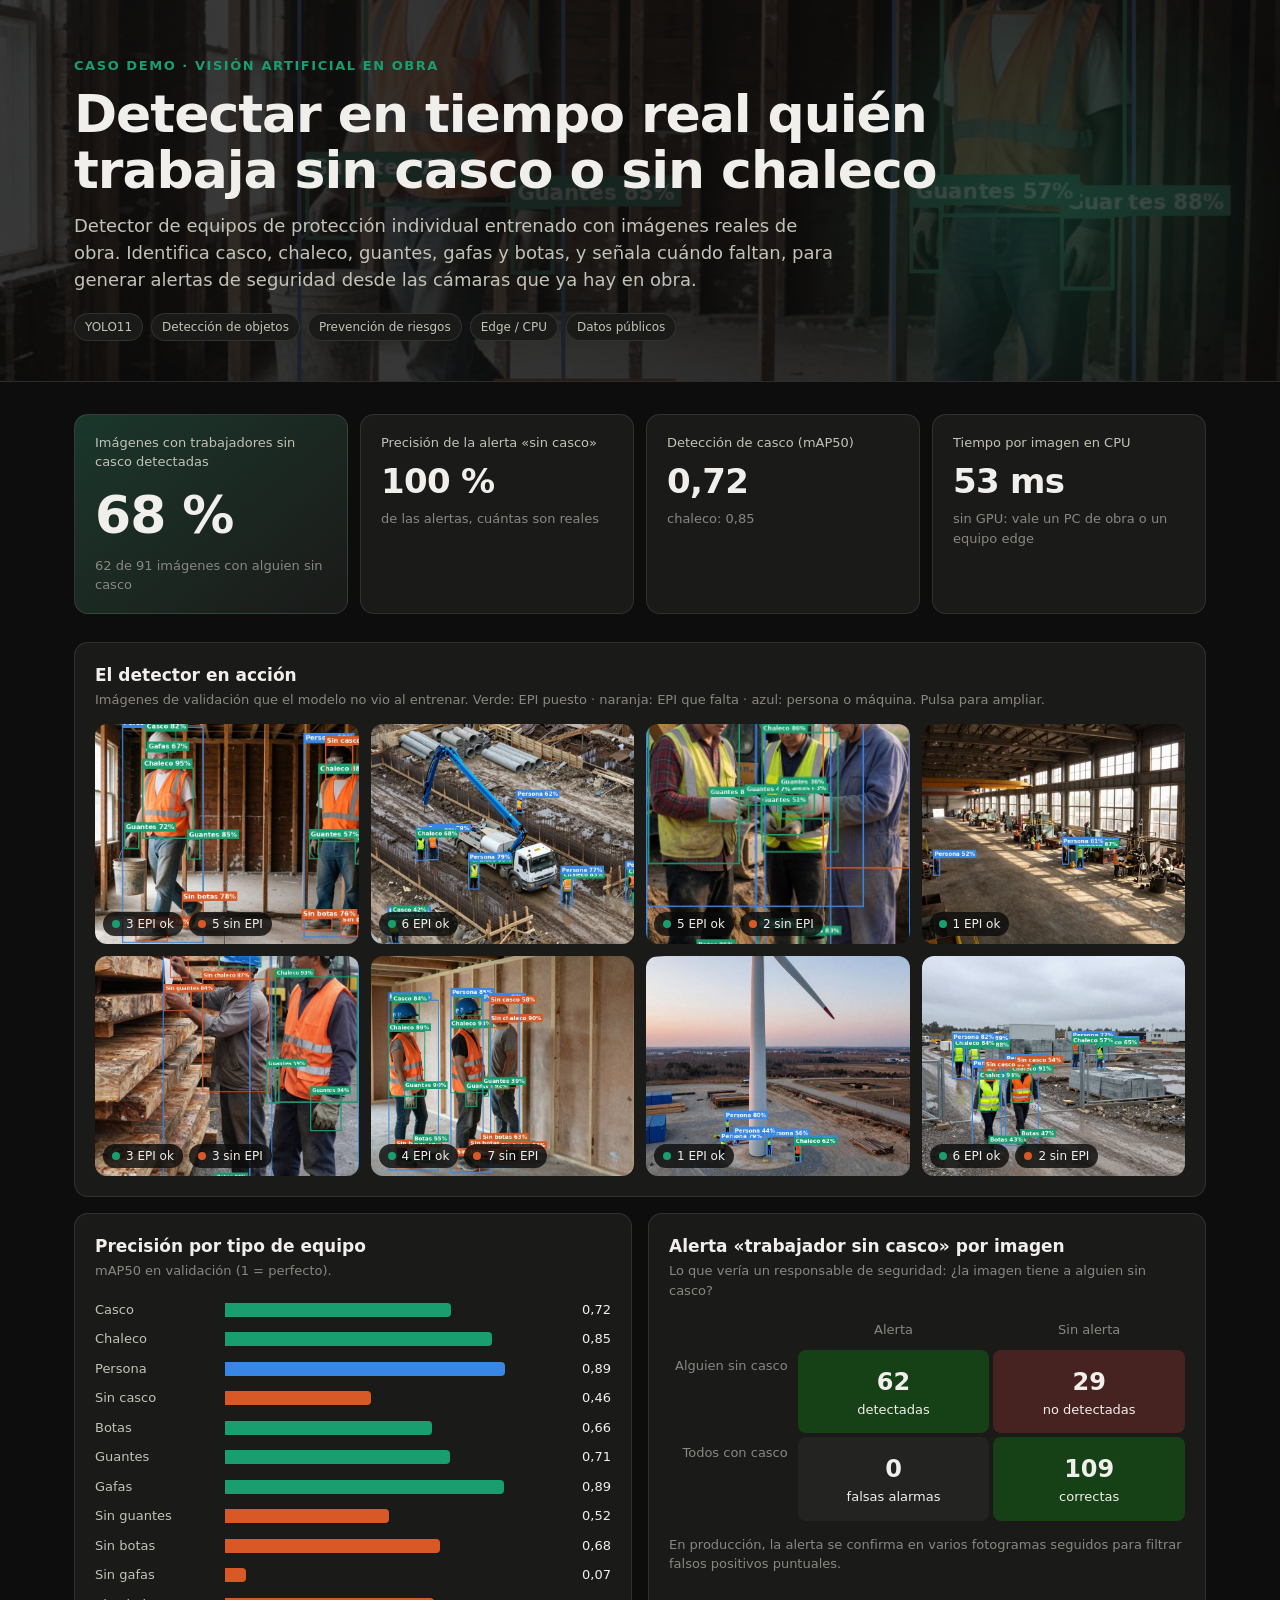
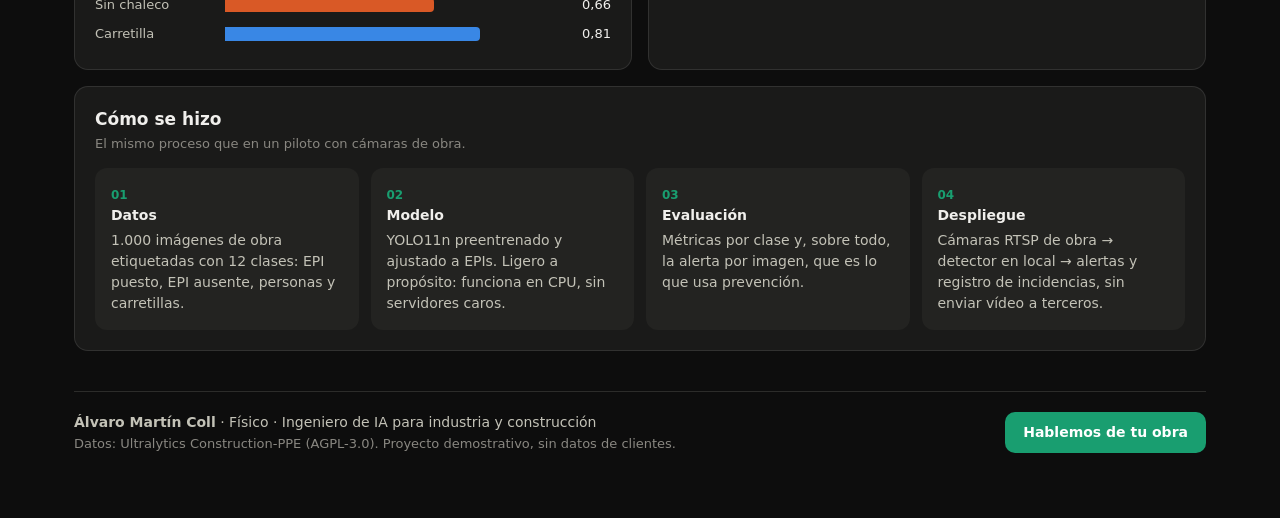
==== docs/index.html @ f4b5d7c6 "Detector de EPIs en obra con YOLO11n: entrenamiento, evaluación, ejemplos y dashboard" ====
<!DOCTYPE html>
<html lang="es">
<head>
<meta charset="utf-8">
<meta name="viewport" content="width=device-width, initial-scale=1">
<title>Visión artificial: EPIs en obra · Álvaro Martín Coll</title>
<style>:root {
  color-scheme: dark;
  --page: #0d0d0d;
  --surface: #1a1a19;
  --surface-2: #232321;
  --text-1: #f0efec;
  --text-2: #c3c2b7;
  --text-3: #898781;
  --grid: #2c2c2a;
  --axis: #383835;
  --ring: rgba(255,255,255,0.10);
  --s1: #3987e5;  /* blue */
  --s2: #d95926;  /* orange */
  --s3: #199e70;  /* aqua */
  --good: #0ca30c;
  --warn: #fab219;
  --crit: #d03b3b;
  --accent: var(--s1);
  font-family: system-ui, -apple-system, "Segoe UI", sans-serif;
}
* { box-sizing: border-box; }
body { margin: 0; background: var(--page); color: var(--text-1); line-height: 1.5; }
a { color: var(--accent); }
.wrap { max-width: 1180px; margin: 0 auto; padding: 0 24px 64px; }

/* Hero */
.hero { position: relative; overflow: hidden; padding: 56px 0 40px; border-bottom: 1px solid var(--grid); margin-bottom: 32px; }
.hero::before { content: ""; position: absolute; inset: -40% -10% auto auto; width: 720px; height: 720px;
  background: radial-gradient(closest-side, color-mix(in srgb, var(--accent) 22%, transparent), transparent 70%);
  pointer-events: none; }
.hero canvas { position: absolute; inset: 0; width: 100%; height: 100%; opacity: .55; pointer-events: none; }
.hero .wrap { position: relative; padding-bottom: 0; }
.eyebrow { font-size: 13px; letter-spacing: .12em; text-transform: uppercase; color: var(--accent); font-weight: 600; }
h1 { font-size: clamp(32px, 5vw, 52px); line-height: 1.08; margin: 10px 0 14px; letter-spacing: -.02em; max-width: 900px; }
.lede { font-size: 18px; color: var(--text-2); max-width: 760px; margin: 0; }
.tags { display: flex; flex-wrap: wrap; gap: 8px; margin-top: 20px; }
.tag { font-size: 12px; padding: 4px 10px; border-radius: 999px; border: 1px solid var(--ring); color: var(--text-2); background: var(--surface); }

/* KPI tiles */
.kpis { display: grid; grid-template-columns: repeat(auto-fit, minmax(200px, 1fr)); gap: 12px; margin: 0 0 28px; }
.kpi { background: var(--surface); border: 1px solid var(--ring); border-radius: 14px; padding: 18px 20px; }
.kpi .l { font-size: 13px; color: var(--text-2); }
.kpi .v { font-size: 34px; font-weight: 650; letter-spacing: -.02em; margin-top: 4px; }
.kpi .d { font-size: 13px; color: var(--text-3); margin-top: 2px; }
.kpi.hero-kpi { background: linear-gradient(140deg, color-mix(in srgb, var(--accent) 22%, var(--surface)), var(--surface)); }
.kpi.hero-kpi .v { font-size: 52px; }

/* Cards */
.grid { display: grid; grid-template-columns: repeat(12, 1fr); gap: 16px; }
.card { background: var(--surface); border: 1px solid var(--ring); border-radius: 14px; padding: 20px; grid-column: span 12; min-width: 0; }
.span-6 { grid-column: span 6; } .span-4 { grid-column: span 4; } .span-8 { grid-column: span 8; }
@media (max-width: 860px) { .span-6, .span-4, .span-8 { grid-column: span 12; } }
.card h2 { font-size: 17px; margin: 0 0 2px; }
.card .sub { font-size: 13px; color: var(--text-3); margin: 0 0 14px; }
.legend { display: flex; flex-wrap: wrap; gap: 14px; font-size: 13px; color: var(--text-2); margin: -4px 0 8px; }
.legend i { display: inline-block; width: 14px; height: 3px; border-radius: 2px; margin-right: 6px; vertical-align: middle; }
.controls { display: flex; flex-wrap: wrap; gap: 8px; margin-bottom: 10px; }
.chip { font: inherit; font-size: 13px; padding: 5px 12px; border-radius: 999px; border: 1px solid var(--ring);
  background: var(--surface-2); color: var(--text-2); cursor: pointer; }
.chip[aria-pressed="true"] { background: var(--accent); border-color: var(--accent); color: #fff; }

/* Story / method */
.steps { counter-reset: s; display: grid; grid-template-columns: repeat(auto-fit, minmax(220px, 1fr)); gap: 12px; }
.step { background: var(--surface-2); border-radius: 12px; padding: 16px; font-size: 14px; color: var(--text-2); }
.step b { display: block; color: var(--text-1); margin-bottom: 4px; }
.step::before { counter-increment: s; content: counter(s, decimal-leading-zero); font-size: 12px; color: var(--accent); font-weight: 700; }
.note { font-size: 13px; color: var(--text-3); }
table { width: 100%; border-collapse: collapse; font-size: 14px; }
th, td { text-align: left; padding: 8px 10px; border-bottom: 1px solid var(--grid); }
th { color: var(--text-3); font-weight: 500; font-size: 12px; text-transform: uppercase; letter-spacing: .06em; }
td.num { font-variant-numeric: tabular-nums; text-align: right; }
.footer { margin-top: 40px; padding-top: 20px; border-top: 1px solid var(--grid); display: flex; flex-wrap: wrap;
  gap: 12px 24px; justify-content: space-between; font-size: 14px; color: var(--text-2); }
.cta { display: inline-block; background: var(--accent); color: #fff; text-decoration: none; padding: 10px 18px;
  border-radius: 10px; font-weight: 600; }

/* Viz */
.viz-tick { fill: var(--text-3); font-size: 11px; font-variant-numeric: tabular-nums; }
.viz-label { fill: var(--text-3); font-size: 12px; }
.viz-tip { position: fixed; z-index: 10; pointer-events: none; opacity: 0; transition: opacity .1s;
  background: #0b0b0b; border: 1px solid var(--ring); border-radius: 8px; padding: 8px 10px; font-size: 12px;
  color: var(--text-1); box-shadow: 0 6px 24px rgba(0,0,0,.5); }
.viz-tip i { display: inline-block; width: 8px; height: 8px; border-radius: 50%; margin-right: 6px; }
.viz-bar { display: grid; grid-template-columns: 120px 1fr 96px; align-items: center; gap: 10px; padding: 5px 0; font-size: 13px; }
.viz-bar-l { color: var(--text-2); }
.viz-bar-t { height: 14px; }
.viz-bar-f { display: block; height: 100%; border-radius: 0 4px 4px 0; }
.viz-bar-v { color: var(--text-1); font-variant-numeric: tabular-nums; text-align: right; }
.cm { display: grid; grid-template-columns: auto 1fr 1fr; gap: 4px; font-size: 13px; }
.cm div { padding: 14px; border-radius: 8px; text-align: center; background: var(--surface-2); }
.cm .h { background: none; color: var(--text-3); padding: 6px; }
.cm .ok { background: color-mix(in srgb, var(--good) 28%, var(--surface)); }
.cm .bad { background: color-mix(in srgb, var(--crit) 24%, var(--surface)); }
.cm b { display: block; font-size: 24px; }
.reveal { opacity: 0; transform: translateY(14px); transition: opacity .6s, transform .6s; }
.reveal.in { opacity: 1; transform: none; }
</style>
<style>
:root { --accent: #199e70; }
.gallery { display: grid; grid-template-columns: repeat(auto-fill, minmax(260px, 1fr)); gap: 12px; }
.shot { position: relative; border-radius: 12px; overflow: hidden; background: var(--surface-2); cursor: zoom-in; }
.shot img { width: 100%; height: 220px; object-fit: cover; display: block; transition: transform .4s; }
.shot:hover img { transform: scale(1.04); }
.shot .cap { position: absolute; left: 8px; bottom: 8px; display: flex; gap: 6px; }
.pill { font-size: 12px; padding: 3px 9px; border-radius: 999px; background: rgba(11,11,11,.8); color: var(--text-1); display: inline-flex; align-items: center; gap: 6px; }
.pill i { width: 8px; height: 8px; border-radius: 50%; display: inline-block; }
.lightbox { position: fixed; inset: 0; background: rgba(0,0,0,.9); display: none; align-items: center; justify-content: center; z-index: 20; cursor: zoom-out; }
.lightbox img { max-width: 94vw; max-height: 90vh; border-radius: 8px; }
.lightbox.on { display: flex; }
.hero-img { position: absolute; inset: 0; background-size: cover; background-position: center; opacity: .18; filter: saturate(.6); }
</style>
</head>
<body>
<header class="hero">
  <div class="hero-img" id="heroimg"></div>
  <div class="wrap">
    <div class="eyebrow">Caso demo · Visión artificial en obra</div>
    <h1>Detectar en tiempo real quién trabaja sin casco o sin chaleco</h1>
    <p class="lede">Detector de equipos de protección individual entrenado con imágenes reales de obra. Identifica casco, chaleco, guantes, gafas y botas,
      y señala cuándo faltan, para generar alertas de seguridad desde las cámaras que ya hay en obra.</p>
    <div class="tags"><span class="tag">YOLO11</span><span class="tag">Detección de objetos</span><span class="tag">Prevención de riesgos</span><span class="tag">Edge / CPU</span><span class="tag">Datos públicos</span></div>
  </div>
</header>
<main class="wrap">
  <section class="kpis reveal">
    <div class="kpi hero-kpi"><div class="l">Imágenes con trabajadores sin casco detectadas</div><div class="v" id="k-rec"></div><div class="d" id="k-rec-d"></div></div>
    <div class="kpi"><div class="l">Precisión de la alerta «sin casco»</div><div class="v" id="k-prec"></div><div class="d">de las alertas, cuántas son reales</div></div>
    <div class="kpi"><div class="l">Detección de casco (mAP50)</div><div class="v" id="k-helmet"></div><div class="d" id="k-vest"></div></div>
    <div class="kpi"><div class="l">Tiempo por imagen en CPU</div><div class="v" id="k-ms"></div><div class="d">sin GPU: vale un PC de obra o un equipo edge</div></div>
  </section>

  <section class="grid">
    <div class="card reveal">
      <h2>El detector en acción</h2>
      <p class="sub">Imágenes de validación que el modelo no vio al entrenar. Verde: EPI puesto · naranja: EPI que falta · azul: persona o máquina. Pulsa para ampliar.</p>
      <div class="gallery" id="gal"></div>
    </div>

    <div class="card span-6 reveal">
      <h2>Precisión por tipo de equipo</h2>
      <p class="sub">mAP50 en validación (1 = perfecto).</p>
      <div id="cls"></div>
    </div>
    <div class="card span-6 reveal">
      <h2>Alerta «trabajador sin casco» por imagen</h2>
      <p class="sub">Lo que vería un responsable de seguridad: ¿la imagen tiene a alguien sin casco?</p>
      <div class="cm" id="cm"></div>
      <p class="note" style="margin-top:14px">En producción, la alerta se confirma en varios fotogramas seguidos para filtrar falsos positivos puntuales.</p>
    </div>

    <div class="card reveal">
      <h2>Cómo se hizo</h2>
      <p class="sub">El mismo proceso que en un piloto con cámaras de obra.</p>
      <div class="steps">
        <div class="step"><b>Datos</b>1.000 imágenes de obra etiquetadas con 12 clases: EPI puesto, EPI ausente, personas y carretillas.</div>
        <div class="step"><b>Modelo</b>YOLO11n preentrenado y ajustado a EPIs. Ligero a propósito: funciona en CPU, sin servidores caros.</div>
        <div class="step"><b>Evaluación</b>Métricas por clase y, sobre todo, la alerta por imagen, que es lo que usa prevención.</div>
        <div class="step"><b>Despliegue</b>Cámaras RTSP de obra → detector en local → alertas y registro de incidencias, sin enviar vídeo a terceros.</div>
      </div>
    </div>
  </section>

  <footer class="footer">
    <div><b>Álvaro Martín Coll</b> · Físico · Ingeniero de IA para industria y construcción<br>
      <span class="note">Datos: Ultralytics Construction-PPE (AGPL-3.0). Proyecto demostrativo, sin datos de clientes.</span></div>
    <div><a class="cta" href="https://www.malt.com/profile/alvaromartincoll">Hablemos de tu obra</a></div>
  </footer>
</main>
<div class="lightbox" id="lb"><img alt=""></div>
<script>/* Minimal SVG chart kit shared by the portfolio dashboards.
   Line (crosshair + tooltip), scatter, horizontal bar. No dependencies. */
(function () {
  const NS = "http://www.w3.org/2000/svg";
  const css = (n) => getComputedStyle(document.documentElement).getPropertyValue(n).trim();
  const el = (tag, attrs = {}, parent) => {
    const e = document.createElementNS(NS, tag);
    for (const k in attrs) e.setAttribute(k, attrs[k]);
    if (parent) parent.appendChild(e);
    return e;
  };
  const nice = (min, max, n = 5) => {
    const span = max - min || 1;
    const step0 = span / n, mag = Math.pow(10, Math.floor(Math.log10(step0)));
    const step = [1, 2, 2.5, 5, 10].map((m) => m * mag).find((s) => span / s <= n) || 10 * mag;
    const lo = Math.floor(min / step) * step, hi = Math.ceil(max / step) * step;
    const ticks = [];
    for (let v = lo; v <= hi + step / 2; v += step) ticks.push(+v.toFixed(10));
    return { lo, hi, ticks };
  };
  const fmt = (v) => {
    const a = Math.abs(v);
    if (a >= 1e6) return (v / 1e6).toFixed(a >= 1e7 ? 0 : 1).replace(/\.0$/, "") + "M";
    if (a >= 1e4) return (v / 1e3).toFixed(0) + "K";
    if (Number.isInteger(v)) return v.toLocaleString("es-ES");
    return v.toLocaleString("es-ES", { maximumFractionDigits: 2 });
  };

  let tip;
  const tooltip = () => {
    if (!tip) { tip = document.createElement("div"); tip.className = "viz-tip"; document.body.appendChild(tip); }
    return tip;
  };
  const showTip = (html, ev) => {
    const t = tooltip(); t.innerHTML = html; t.style.opacity = 1;
    const r = t.getBoundingClientRect();
    let x = ev.clientX + 14, y = ev.clientY + 14;
    if (x + r.width > innerWidth - 8) x = ev.clientX - r.width - 14;
    if (y + r.height > innerHeight - 8) y = ev.clientY - r.height - 14;
    t.style.left = x + "px"; t.style.top = y + "px";
  };
  const hideTip = () => { if (tip) tip.style.opacity = 0; };

  function frame(host, o) {
    host.innerHTML = "";
    const W = host.clientWidth || 600, H = o.height || 300;
    const m = { t: 12, r: o.right || 16, b: o.xLabel ? 44 : 28, l: 52 };
    const svg = el("svg", { viewBox: `0 0 ${W} ${H}`, width: "100%", height: H, role: "img",
                             "aria-label": o.aria || "" }, host);
    return { svg, W, H, m, iw: W - m.l - m.r, ih: H - m.t - m.b };
  }
  function axes(f, xs, ys, o) {
    const g = el("g", {}, f.svg);
    ys.ticks.forEach((v) => {
      const y = f.m.t + f.ih - ((v - ys.lo) / (ys.hi - ys.lo)) * f.ih;
      el("line", { x1: f.m.l, x2: f.m.l + f.iw, y1: y, y2: y, stroke: css("--grid"), "stroke-width": 1 }, g);
      const t = el("text", { x: f.m.l - 8, y: y + 4, "text-anchor": "end", class: "viz-tick" }, g);
      t.textContent = (o.yFmt || fmt)(v);
    });
    xs.ticks.forEach((v) => {
      const x = f.m.l + ((v - xs.lo) / (xs.hi - xs.lo)) * f.iw;
      const t = el("text", { x, y: f.m.t + f.ih + 18, "text-anchor": "middle", class: "viz-tick" }, g);
      t.textContent = (o.xFmt || fmt)(v);
    });
    el("line", { x1: f.m.l, x2: f.m.l + f.iw, y1: f.m.t + f.ih, y2: f.m.t + f.ih, stroke: css("--axis") }, g);
    if (o.xLabel) {
      const t = el("text", { x: f.m.l + f.iw / 2, y: f.H - 6, "text-anchor": "middle", class: "viz-label" }, g);
      t.textContent = o.xLabel;
    }
    if (o.yLabel) {
      const t = el("text", { x: 12, y: f.m.t + f.ih / 2, "text-anchor": "middle", class: "viz-label",
                              transform: `rotate(-90 12 ${f.m.t + f.ih / 2})` }, g);
      t.textContent = o.yLabel;
    }
  }

  /* series: [{name, values, color, dash, fill}] ; x: array of numbers */
  function line(host, o) {
    const f = frame(host, o);
    const all = o.series.flatMap((s) => s.values.filter((v) => v != null));
    const xs = nice(Math.min(...o.x), Math.max(...o.x), o.xTicks || 6);
    xs.lo = Math.min(...o.x); xs.hi = Math.max(...o.x);
    xs.ticks = xs.ticks.filter((v) => v >= xs.lo && v <= xs.hi);
    const ys = nice(o.yMin ?? Math.min(0, ...all), o.yMax ?? Math.max(...all), 5);
    axes(f, xs, ys, o);
    const X = (v) => f.m.l + ((v - xs.lo) / (xs.hi - xs.lo)) * f.iw;
    const Y = (v) => f.m.t + f.ih - ((v - ys.lo) / (ys.hi - ys.lo)) * f.ih;
    if (o.band) { // horizontal band e.g. alert zone
      el("rect", { x: f.m.l, width: f.iw, y: Y(o.band.to), height: Y(o.band.from) - Y(o.band.to),
                   fill: o.band.color, opacity: 0.12 }, f.svg);
      const t = el("text", { x: f.m.l + f.iw - 6, y: Y(o.band.to) + 14, "text-anchor": "end", class: "viz-tick" }, f.svg);
      t.textContent = o.band.label;
    }
    o.series.forEach((s) => {
      let d = "", pen = false;
      s.values.forEach((v, i) => {
        if (v == null) { pen = false; return; }
        d += (pen ? "L" : "M") + X(o.x[i]).toFixed(1) + "," + Y(v).toFixed(1); pen = true;
      });
      if (s.fill) {
        const first = s.values.findIndex((v) => v != null);
        const last = s.values.length - 1 - [...s.values].reverse().findIndex((v) => v != null);
        el("path", { d: d + `L${X(o.x[last])},${Y(ys.lo)}L${X(o.x[first])},${Y(ys.lo)}Z`,
                     fill: s.color, opacity: 0.1 }, f.svg);
      }
      el("path", { d, fill: "none", stroke: s.color, "stroke-width": s.width || 2,
                   "stroke-linejoin": "round", "stroke-linecap": "round",
                   "stroke-dasharray": s.dash || "" }, f.svg);
    });
    // crosshair
    const hair = el("line", { y1: f.m.t, y2: f.m.t + f.ih, stroke: css("--axis"), opacity: 0 }, f.svg);
    const dots = o.series.map((s) => el("circle", { r: 4, fill: s.color, stroke: css("--surface"),
                                                     "stroke-width": 2, opacity: 0 }, f.svg));
    const hit = el("rect", { x: f.m.l, y: f.m.t, width: f.iw, height: f.ih, fill: "transparent" }, f.svg);
    hit.addEventListener("mousemove", (ev) => {
      const r = f.svg.getBoundingClientRect();
      const px = ((ev.clientX - r.left) / r.width) * f.W;
      const xv = xs.lo + ((px - f.m.l) / f.iw) * (xs.hi - xs.lo);
      let i = 0, best = Infinity;
      o.x.forEach((v, k) => { const d = Math.abs(v - xv); if (d < best) { best = d; i = k; } });
      hair.setAttribute("x1", X(o.x[i])); hair.setAttribute("x2", X(o.x[i])); hair.setAttribute("opacity", 1);
      let html = `<b>${(o.xTip || ((v) => (o.xLabel || "x") + " " + fmt(v)))(o.x[i])}</b>`;
      o.series.forEach((s, k) => {
        const v = s.values[i];
        if (v == null) { dots[k].setAttribute("opacity", 0); return; }
        dots[k].setAttribute("cx", X(o.x[i])); dots[k].setAttribute("cy", Y(v)); dots[k].setAttribute("opacity", 1);
        html += `<div><i style="background:${s.color}"></i>${s.name}: <b>${(o.yTip || fmt)(v)}</b></div>`;
      });
      showTip(html, ev);
    });
    hit.addEventListener("mouseleave", () => { hair.setAttribute("opacity", 0); dots.forEach((d) => d.setAttribute("opacity", 0)); hideTip(); });
  }

  /* points: [{x, y, label}] */
  function scatter(host, o) {
    const f = frame(host, o);
    const vx = o.points.map((p) => p.x), vy = o.points.map((p) => p.y);
    const lo = Math.min(0, ...vx, ...vy), hi = Math.max(...vx, ...vy);
    const xs = nice(lo, hi, 5), ys = nice(lo, hi, 5);
    axes(f, xs, ys, o);
    const X = (v) => f.m.l + ((v - xs.lo) / (xs.hi - xs.lo)) * f.iw;
    const Y = (v) => f.m.t + f.ih - ((v - ys.lo) / (ys.hi - ys.lo)) * f.ih;
    if (o.diag) el("line", { x1: X(xs.lo), y1: Y(ys.lo), x2: X(Math.min(xs.hi, ys.hi)), y2: Y(Math.min(xs.hi, ys.hi)),
                             stroke: css("--text-3"), "stroke-width": 1 }, f.svg);
    o.points.forEach((p) => {
      const c = el("circle", { cx: X(p.x), cy: Y(p.y), r: 4.5, fill: p.color || o.color,
                               stroke: css("--surface"), "stroke-width": 2 }, f.svg);
      const h = el("circle", { cx: X(p.x), cy: Y(p.y), r: 10, fill: "transparent" }, f.svg);
      h.addEventListener("mousemove", (ev) => { c.setAttribute("r", 6); showTip(p.tip || `${fmt(p.x)} → ${fmt(p.y)}`, ev); });
      h.addEventListener("mouseleave", () => { c.setAttribute("r", 4.5); hideTip(); });
    });
  }

  /* items: [{label, value}] horizontal bars, value labels at tip */
  function bars(host, o) {
    host.innerHTML = "";
    const max = Math.max(...o.items.map((d) => d.value));
    o.items.forEach((d) => {
      const row = document.createElement("div"); row.className = "viz-bar";
      row.innerHTML = `<span class="viz-bar-l">${d.label}</span>
        <span class="viz-bar-t"><span class="viz-bar-f" style="width:${(100 * d.value) / max}%;background:${d.color || o.color}"></span></span>
        <span class="viz-bar-v">${(o.fmt || fmt)(d.value)}</span>`;
      row.addEventListener("mousemove", (ev) => showTip(`<b>${d.label}</b><div>${(o.fmt || fmt)(d.value)}</div>`, ev));
      row.addEventListener("mouseleave", hideTip);
      host.appendChild(row);
    });
  }

  /* Animate numbers counting up (data-count attr) */
  function countUp(root = document) {
    root.querySelectorAll("[data-count]").forEach((e) => {
      const target = parseFloat(e.dataset.count), dec = +(e.dataset.dec || 0);
      const pre = e.dataset.pre || "", suf = e.dataset.suf || "";
      const t0 = performance.now(), dur = 1200;
      const step = (t) => {
        const k = Math.min(1, (t - t0) / dur), v = target * (1 - Math.pow(1 - k, 3));
        e.textContent = pre + v.toLocaleString("es-ES", { minimumFractionDigits: dec, maximumFractionDigits: dec }) + suf;
        if (k < 1) requestAnimationFrame(step);
      };
      requestAnimationFrame(step);
    });
  }

  window.Viz = { line, scatter, bars, countUp, fmt };
})();
</script>
<script>
const R = {"dataset": "Ultralytics Construction-PPE (800 entrenamiento / 200 validación)", "model": "YOLO11n ajustado (2,6 M parámetros)", "overall": {"map50": 0.659, "map50_95": 0.446, "precision": 0.871, "recall": 0.598}, "per_class": {"helmet": {"es": "Casco", "map50": 0.718, "precision": 0.923, "recall": 0.646}, "gloves": {"es": "Guantes", "map50": 0.712, "precision": 0.822, "recall": 0.648}, "vest": {"es": "Chaleco", "map50": 0.848, "precision": 0.937, "recall": 0.783}, "boots": {"es": "Botas", "map50": 0.657, "precision": 0.814, "recall": 0.592}, "goggles": {"es": "Gafas", "map50": 0.886, "precision": 0.873, "recall": 0.842}, "Person": {"es": "Persona", "map50": 0.888, "precision": 0.923, "recall": 0.824}, "no_helmet": {"es": "Sin casco", "map50": 0.463, "precision": 0.791, "recall": 0.413}, "no_goggle": {"es": "Sin gafas", "map50": 0.066, "precision": 1.0, "recall": 0.0}, "no_gloves": {"es": "Sin guantes", "map50": 0.521, "precision": 0.809, "recall": 0.459}, "no_boots": {"es": "Sin botas", "map50": 0.681, "precision": 0.805, "recall": 0.625}, "forklift": {"es": "Carretilla", "map50": 0.808, "precision": 0.818, "recall": 0.795}, "no_vest": {"es": "Sin chaleco", "map50": 0.662, "precision": 0.935, "recall": 0.55}}, "no_helmet_alert": {"tp": 62, "fp": 0, "fn": 29, "tn": 109, "recall": 0.681, "precision": 1.0}, "cpu_ms_per_image": 53.0, "examples": [{"img": "img/ultralytics-ppe-nov2026-498.jpg", "ok": 3, "viol": 5, "people": 2}, {"img": "img/source-5fd28e2e77938704bc78db0ee3ed95c5.jpg", "ok": 6, "viol": 0, "people": 7}, {"img": "img/ultralytics-ppe-nov2026-050.jpg", "ok": 5, "viol": 2, "people": 3}, {"img": "img/source-53cbca61c77e1f22da4e9c5a1e6acdb7.jpg", "ok": 1, "viol": 0, "people": 3}, {"img": "img/ultralytics-ppe-nov2026-299.jpg", "ok": 3, "viol": 3, "people": 2}, {"img": "img/ultralytics-ppe-nov2026-497.jpg", "ok": 4, "viol": 7, "people": 3}, {"img": "img/source-a8c726058fc542d983d5eb9427f86f09.jpg", "ok": 1, "viol": 0, "people": 5}, {"img": "img/source-ab1fb85dccb8e6325a99fca62a476ef7.jpg", "ok": 6, "viol": 2, "people": 6}]};
const $ = (id) => document.getElementById(id);
const pct = (v) => Math.round(v * 100) + " %";
const A = R.no_helmet_alert;
$("k-rec").textContent = pct(A.recall);
$("k-rec-d").textContent = `${A.tp} de ${A.tp + A.fn} imágenes con alguien sin casco`;
$("k-prec").textContent = pct(A.precision);
$("k-helmet").textContent = (R.per_class.helmet?.map50 ?? 0).toLocaleString("es-ES", { maximumFractionDigits: 2 });
$("k-vest").textContent = `chaleco: ${(R.per_class.vest?.map50 ?? 0).toLocaleString("es-ES", { maximumFractionDigits: 2 })}`;
$("k-ms").textContent = R.cpu_ms_per_image + " ms";
$("heroimg").style.backgroundImage = `url(${R.examples[0].img})`;

$("gal").innerHTML = R.examples.map((e) => `<div class="shot" data-src="${e.img}"><img src="${e.img}" loading="lazy" alt="Detección de EPIs">
  <div class="cap">${e.ok ? `<span class="pill"><i style="background:#199e70"></i>${e.ok} EPI ok</span>` : ""}${e.viol ? `<span class="pill"><i style="background:#d95926"></i>${e.viol} sin EPI</span>` : ""}</div></div>`).join("");
document.querySelectorAll(".shot").forEach((s) => s.onclick = () => { $("lb").querySelector("img").src = s.dataset.src; $("lb").classList.add("on"); });
$("lb").onclick = () => $("lb").classList.remove("on");

$("cm").innerHTML = `<div class="h"></div><div class="h">Alerta</div><div class="h">Sin alerta</div>
  <div class="h" style="text-align:right">Alguien sin casco</div><div class="ok"><b>${A.tp}</b>detectadas</div><div class="${A.fn ? "bad" : ""}"><b>${A.fn}</b>no detectadas</div>
  <div class="h" style="text-align:right">Todos con casco</div><div class="${A.fp ? "bad" : ""}"><b>${A.fp}</b>falsas alarmas</div><div class="ok"><b>${A.tn}</b>correctas</div>`;

function draw() {
  const order = ["helmet", "vest", "Person", "no_helmet", "boots", "gloves", "goggles", "no_gloves", "no_boots", "no_goggle", "no_vest", "forklift"];
  const items = order.filter((k) => R.per_class[k]).map((k) => ({ label: R.per_class[k].es, value: R.per_class[k].map50,
    color: k.startsWith("no_") ? "#d95926" : (k === "Person" || k === "forklift") ? "#3987e5" : "#199e70" }));
  Viz.bars($("cls"), { items, fmt: (v) => v.toLocaleString("es-ES", { minimumFractionDigits: 2, maximumFractionDigits: 2 }) });
}
draw();
const io = new IntersectionObserver((es) => es.forEach((e) => { if (e.isIntersecting) { e.target.classList.add("in"); io.unobserve(e.target); } }), { threshold: .1 });
document.querySelectorAll(".reveal").forEach((e) => io.observe(e));
</script>
</body>
</html>
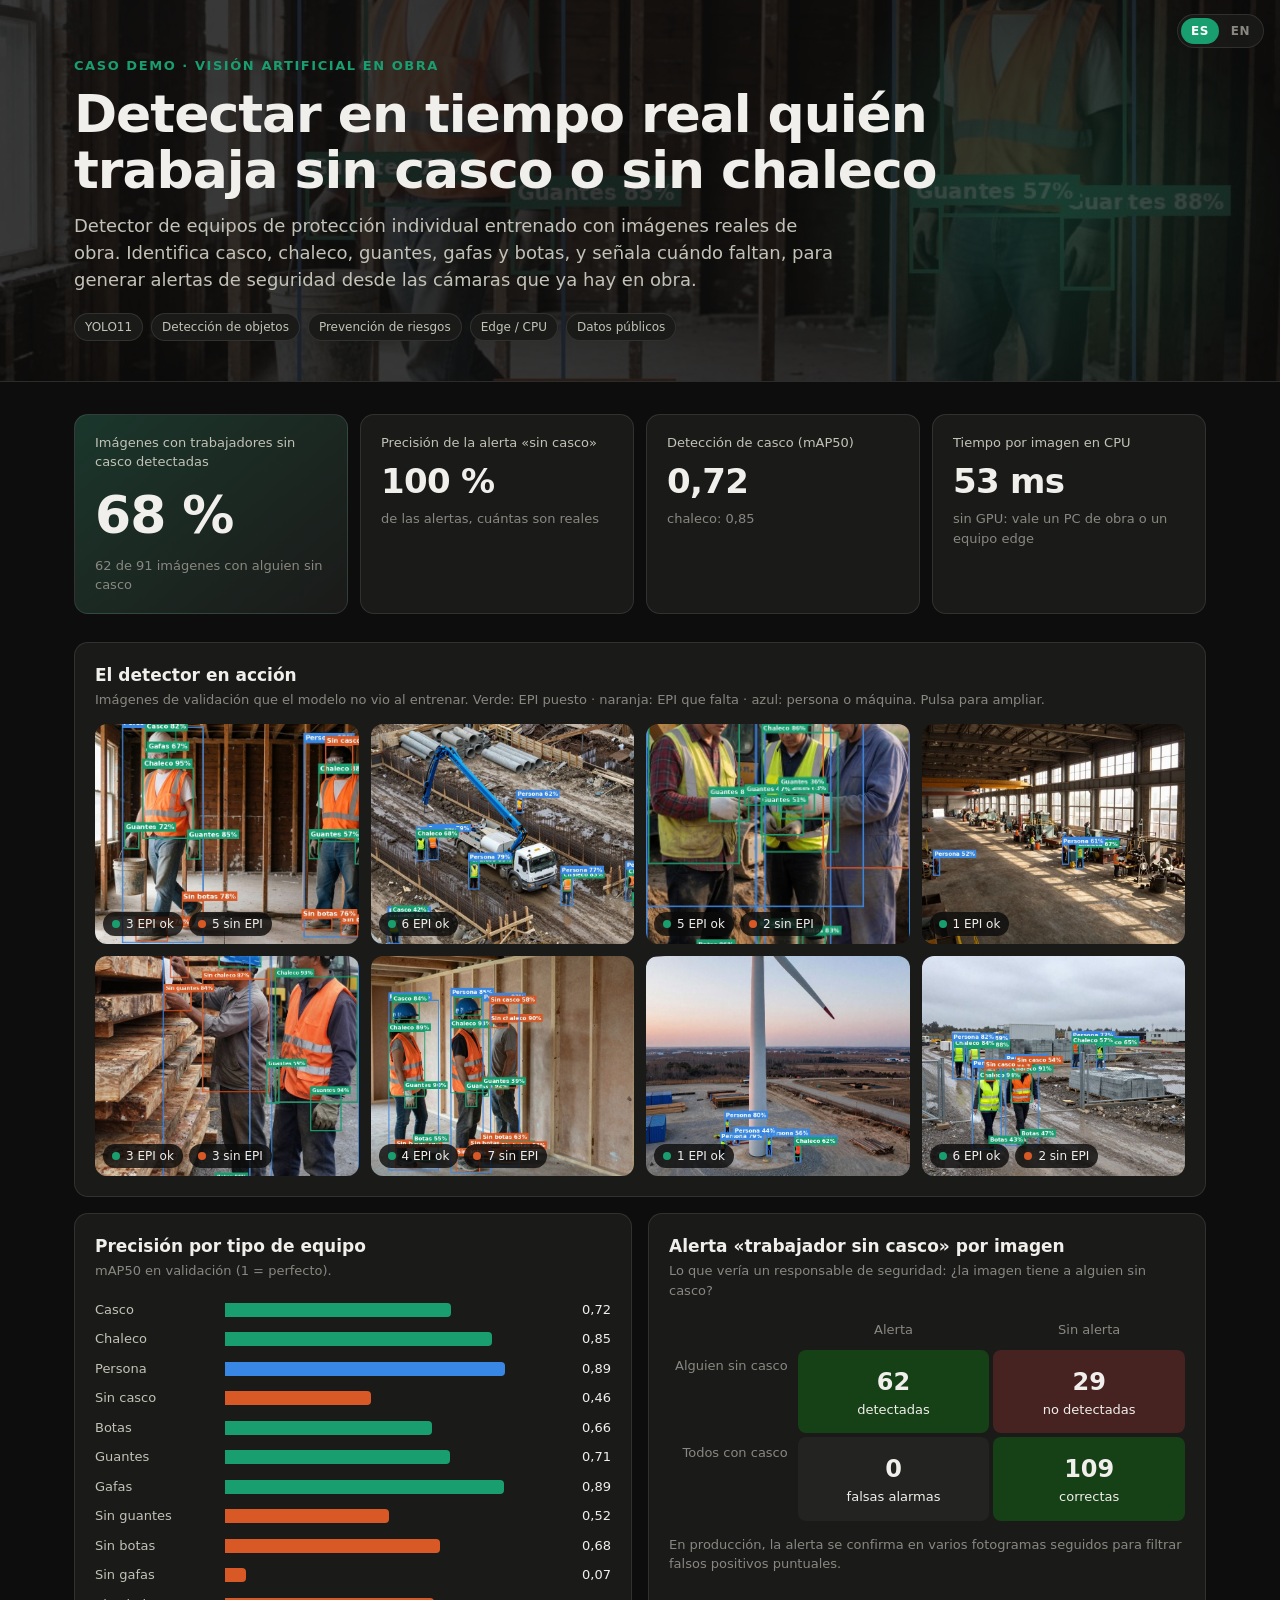
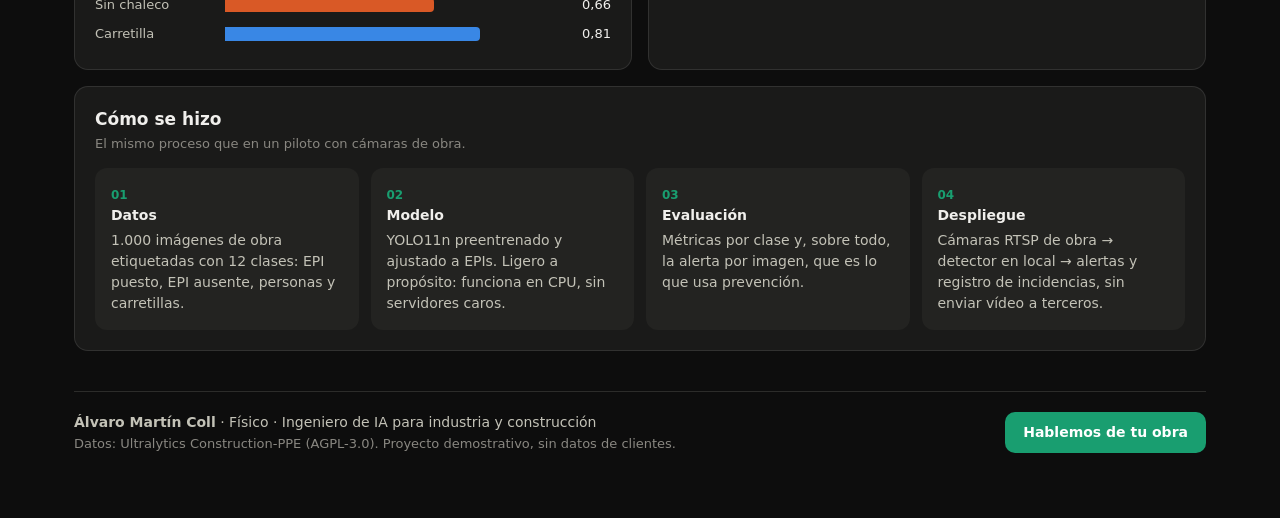
==== commit 596aedab: "Dashboard en inglés con ejemplos etiquetados en inglés, selector de idioma y README en inglés" ====
--- a/docs/index.html
+++ b/docs/index.html
@@ -100,6 +100,14 @@
 .cm b { display: block; font-size: 24px; }
 .reveal { opacity: 0; transform: translateY(14px); transition: opacity .6s, transform .6s; }
 .reveal.in { opacity: 1; transform: none; }
+
+/* Language switch */
+.lang { position: fixed; top: 14px; right: 16px; z-index: 15; display: flex; gap: 2px; padding: 3px;
+  background: color-mix(in srgb, var(--surface) 85%, transparent); border: 1px solid var(--ring); border-radius: 999px;
+  backdrop-filter: blur(6px); font-size: 12px; font-weight: 600; letter-spacing: .04em; }
+.lang a { color: var(--text-3); text-decoration: none; padding: 4px 10px; border-radius: 999px; }
+.lang a:hover { color: var(--text-1); }
+.lang a[aria-current="page"] { background: var(--accent); color: #fff; }
 </style>
 <style>
 :root { --accent: #199e70; }
@@ -117,6 +125,7 @@
 </style>
 </head>
 <body>
+<nav class="lang" aria-label="Idioma / Language"><a href="./" hreflang="es" aria-current="page">ES</a><a href="en/" hreflang="en">EN</a></nav>
 <header class="hero">
   <div class="hero-img" id="heroimg"></div>
   <div class="wrap">
@@ -177,6 +186,7 @@
    Line (crosshair + tooltip), scatter, horizontal bar. No dependencies. */
 (function () {
   const NS = "http://www.w3.org/2000/svg";
+  const LOC = (document.documentElement.lang || "es").startsWith("en") ? "en-US" : "es-ES";
   const css = (n) => getComputedStyle(document.documentElement).getPropertyValue(n).trim();
   const el = (tag, attrs = {}, parent) => {
     const e = document.createElementNS(NS, tag);
@@ -197,8 +207,8 @@
     const a = Math.abs(v);
     if (a >= 1e6) return (v / 1e6).toFixed(a >= 1e7 ? 0 : 1).replace(/\.0$/, "") + "M";
     if (a >= 1e4) return (v / 1e3).toFixed(0) + "K";
-    if (Number.isInteger(v)) return v.toLocaleString("es-ES");
-    return v.toLocaleString("es-ES", { maximumFractionDigits: 2 });
+    if (Number.isInteger(v)) return v.toLocaleString(LOC);
+    return v.toLocaleString(LOC, { maximumFractionDigits: 2 });
   };
 
   let tip;
@@ -349,14 +359,14 @@
       const t0 = performance.now(), dur = 1200;
       const step = (t) => {
         const k = Math.min(1, (t - t0) / dur), v = target * (1 - Math.pow(1 - k, 3));
-        e.textContent = pre + v.toLocaleString("es-ES", { minimumFractionDigits: dec, maximumFractionDigits: dec }) + suf;
+        e.textContent = pre + v.toLocaleString(LOC, { minimumFractionDigits: dec, maximumFractionDigits: dec }) + suf;
         if (k < 1) requestAnimationFrame(step);
       };
       requestAnimationFrame(step);
     });
   }
 
-  window.Viz = { line, scatter, bars, countUp, fmt };
+  window.Viz = { line, scatter, bars, countUp, fmt, LOC };
 })();
 </script>
 <script>
